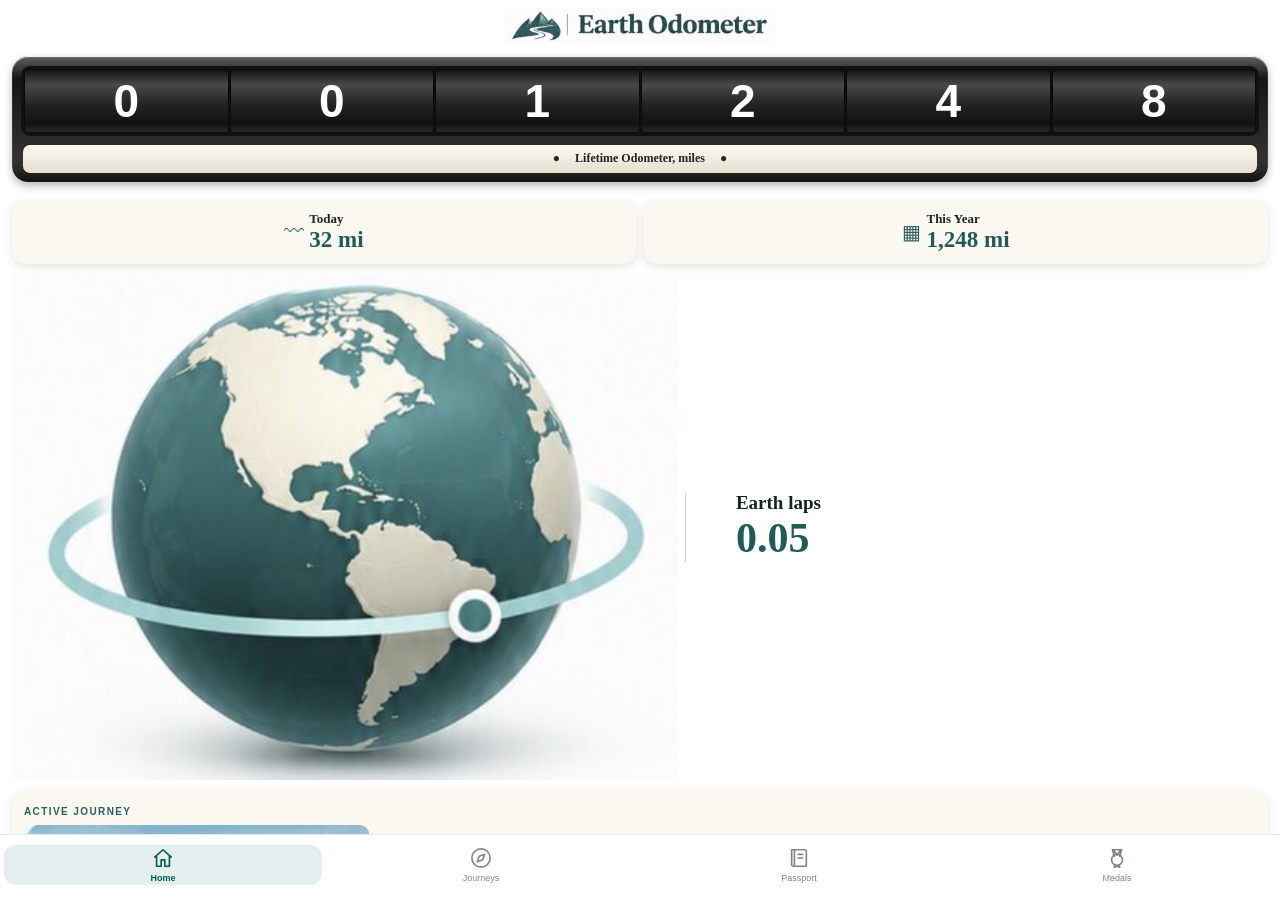
==== iphone-preview/index.html @ 4201e534 "Load iPhone preview state synchronization for sharing cards" ====
<!doctype html><html lang="en"><head><meta charset="utf-8"><meta name="viewport" content="width=device-width,initial-scale=1"><meta name="theme-color" content="#00757d"><title>Earth Odometer — Design Preview</title><meta name="description" content="Explore the Earth Odometer iPhone design with sample miles, virtual journeys and your year in travel."><link rel="icon" href="assets/atlas/mark.jpg"><link rel="stylesheet" href="style.css"><link rel="stylesheet" href="passport/field-notes.css"><link rel="stylesheet" href="embed.css?v=3"></head><body>
<aside class="intro"><div class="eyebrow">EARTH ODOMETER / DESIGN PREVIEW</div><h1>A life<br>in motion.<br><em>All adds up.</em></h1><p>Every walk. Every road trip. Every flight.<br>A world of journeys, one mile at a time.</p><div class="intro-bottom"><span class="dot"></span> Interactive demo · Sample travel data<p>The native iPhone design is saved in GitHub.<br>Explore the same screens here on your Chromebook.</p></div></aside>
<div class="phone"><header><img src="assets/atlas/mark.jpg" alt="Earth Odometer globe and wide counter icon"><div><b>Earth Odometer</b><small>Your miles. A world of journeys.</small></div></header><main id="main" tabindex="-1"></main><nav aria-label="Main navigation"></nav></div><dialog id="detail" aria-labelledby="dialog-title"><div class="dialog-head"><h2 id="dialog-title"></h2><button id="close">Done</button></div><div id="dialog-body"></div></dialog><div id="toast" role="status"></div><script src="app.js?v=6"></script><script src="passport/imprint.js"></script><script src="passport/field-notes.js"></script><script src="atlas.js?v=7"></script></body></html>
---- iphone-preview/style.css ----
:root{--teal:#00818a;--ink:#0c132b;--paper:#fff;--mist:#eaf5f5;--muted:#78818d}*{box-sizing:border-box}body{margin:0;background:#e2eeee;color:var(--ink);font-family:Arial,Helvetica,sans-serif;display:flex;justify-content:center;gap:90px;align-items:center;min-height:100vh;padding:32px}button{font:inherit;cursor:pointer;color:inherit;border:0;background:transparent}button:focus-visible{outline:3px solid #e8a94b;outline-offset:3px}button:hover{filter:brightness(.97)}.intro{width:420px}.eyebrow{font-size:10px;font-weight:800;letter-spacing:2px;color:var(--teal)}h1{font-size:70px;letter-spacing:-4px;line-height:1.04;margin:26px 0;font-weight:800}h1 em{font-style:normal;color:var(--teal)}.intro>p{font-size:15px;line-height:1.8;color:#52656c}.intro-bottom{margin-top:70px;font-size:11px;font-weight:700}.intro-bottom p{line-height:1.7;font-weight:400;color:#647274}.dot{display:inline-block;width:7px;height:7px;background:var(--teal);border-radius:50%;margin-right:6px}.phone{width:400px;height:min(850px,calc(100dvh - 64px));min-height:660px;background:#fff;border:7px solid #152a2b;border-radius:43px;box-shadow:0 24px 65px #224a442b;overflow:hidden;display:flex;flex-direction:column;position:relative}header{display:flex;gap:9px;align-items:center;padding:20px 16px 10px;flex-shrink:0}header img{width:34px;height:34px;border-radius:9px}header b{font-size:17px;letter-spacing:-.5px}header small{display:block;font-size:10px;color:var(--muted);margin-top:3px}main{overflow:auto;padding:0 16px 16px;scrollbar-width:none;flex:1}main::-webkit-scrollbar{display:none}.title{display:flex;align-items:center;justify-content:space-between;margin:4px 0 12px}.title h2{font-size:27px;letter-spacing:-1px;margin:0;font-weight:800}.badge{font-size:7px;font-weight:800;letter-spacing:1px;color:var(--teal);background:var(--mist);padding:5px 7px;border-radius:20px}.lead{font-size:12px;color:var(--muted);margin:-6px 0 13px}.note{font-size:9px;color:var(--muted);line-height:1.5;margin:10px 0 2px}.journey{display:block;width:100%;padding:0;overflow:hidden;text-align:left;border-radius:16px;background:white;box-shadow:0 3px 7px #101c2610;border:1px solid #00818a10;margin-bottom:12px}.route-map{height:205px;position:relative;overflow:hidden}.route-map>img{width:100%;height:100%;object-fit:fill}.route-line{position:absolute;inset:0;width:100%;height:100%;pointer-events:none}.map-title{position:absolute;top:12px;left:12px}.tag{display:inline-block;font-size:8px;letter-spacing:1px;font-weight:700;color:#fff;background:var(--teal);border-radius:18px;padding:5px 9px}.map-title h3{font-size:29px;letter-spacing:-1px;margin:5px 0;font-weight:800}.map-pin{position:absolute;display:flex;flex-direction:column;align-items:center;transform:translate(-50%,-4px);white-space:nowrap}.map-pin i{width:9px;height:9px;background:var(--ink);border:2px solid white;border-radius:50%}.map-pin b{font-size:8px;background:#ffffffb5;border-radius:8px;padding:1px 3px}.chicago{left:71.5%;top:36%}.oklahoma{left:55%;top:56%}.oklahoma i{background:var(--teal)}.la{left:13%;top:66%}.journey-info{padding:10px 12px 12px}.progress-title{display:flex;justify-content:space-between;align-items:baseline;gap:5px;font-size:13px}.progress-title strong{font-size:25px;letter-spacing:-1px}.progress-title b{font-size:9px;font-weight:600}.progress-row{display:flex;gap:9px;align-items:center;margin-top:7px}.progress-row span{font-size:10px;color:var(--muted)}progress{appearance:none;width:100%;height:7px;display:block;border:0;border-radius:8px;overflow:hidden;background:#e7e9eb}progress::-webkit-progress-bar{background:#e7e9eb}progress::-webkit-progress-value{background:linear-gradient(90deg,#0ba5ad,var(--teal))}progress::-moz-progress-bar{background:var(--teal)}.mileage-card{display:flex;align-items:center;gap:14px;background:linear-gradient(110deg,#e8f3f3,#edf7f7);padding:14px;border-radius:16px;margin:12px 0}.mileage-main{flex:1;min-width:0}.small-label{font-size:10px;color:#66747b;font-weight:700;margin-bottom:8px}.rollers{display:flex;gap:3px;align-items:center}.roller{flex:1;min-width:0;text-align:center;height:43px;line-height:43px;border-radius:5px;background:linear-gradient(#151718,#343737 45%,#222525 53%,#151718);font:700 28px/43px 'Courier New',monospace;color:#fff;position:relative;box-shadow:0 1px 2px #0002,inset 0 0 0 1px #ffffff20}.roller:after{content:'';height:1px;background:#0003;position:absolute;top:50%;left:0;right:0}.roller.light{background:linear-gradient(#fff,#f0f2ef,#fff);color:var(--ink)}.decimal{font-weight:900;align-self:flex-end;margin-bottom:4px}.earth{display:flex;align-items:center;gap:6px;margin-top:8px}.earth-emoji{font-family:'Apple Color Emoji','Segoe UI Emoji','Noto Color Emoji',sans-serif;font-size:27px;line-height:1}.earth strong{font-size:23px;letter-spacing:-.7px}.earth b{font-size:13px;font-weight:600}.lap-ring{width:66px;height:66px;flex-shrink:0;border-radius:50%;background:conic-gradient(#00818a var(--progress),#b8dadc 0);padding:9px}.lap-ring span{display:grid;place-items:center;width:100%;height:100%;border-radius:50%;background:#edf7f7;font-size:20px;font-weight:800}.primary{background:linear-gradient(110deg,#04949b,#007b84);color:white;border-radius:12px;padding:12px;font-size:17px;font-weight:700;box-shadow:0 2px 4px #00818a10}.full{display:block;width:100%;margin:12px 0}.textbutton{color:var(--teal);font-weight:700;font-size:14px;padding:7px 4px}.mini-stats{display:flex;gap:12px;align-items:center;margin:13px 0 5px}.mini-stats>div{flex:1}.mini-stats small{display:block;font-size:10px;color:var(--muted);margin-bottom:3px}.mini-stats strong{font-size:15px}.mini-stats button{font-size:12px;color:var(--teal)}.home-actions{display:flex;align-items:center;justify-content:space-between}.home-actions button:last-child{font-size:12px}.moon-row{display:flex;justify-content:space-between;width:100%;font-size:11px;color:var(--muted);padding:10px 3px 6px}.segments{display:flex;background:#e8f0f1;border-radius:9px;padding:2px;margin-bottom:12px}.segments button{flex:1;border-radius:8px;font-size:11px;padding:6px;transition:background .15s}.segments button[aria-pressed=true]{background:linear-gradient(110deg,#0c9aa2,#007b83);color:white;font-weight:700}.future-card{display:block;width:100%;height:103px;background-position:center;background-size:cover;border-radius:13px;overflow:hidden;padding:12px;text-align:left;margin:12px 0}.future-card>strong{display:block;font-size:19px;letter-spacing:-.5px}.future-card>span{display:block;font-size:10px;max-width:170px;margin:5px 0 7px}.future-card>b{display:inline-block;font-size:10px;font-weight:600;background:var(--teal);border:1px solid white;color:white;border-radius:20px;padding:6px 10px}.explorer{display:flex;gap:10px;align-items:center;padding:13px;background:var(--mist);border-radius:14px;margin:12px 0}.avatar{display:grid;place-items:center;width:44px;height:44px;border-radius:50%;background:linear-gradient(135deg,#19a9ae,#00737e);color:white;font-size:19px;font-weight:600}.explorer b{display:block;font-size:18px}.explorer small{display:block;font-size:10px;line-height:1.4;color:var(--muted)}.postmark{margin-left:auto;color:#8abfc5;font-size:42px;font-weight:200;letter-spacing:-8px}.section-label{font-size:10px;font-weight:700;letter-spacing:1px;margin:16px 0 6px}.stamp-caption{font-size:10px;line-height:1.5;color:var(--muted);margin:0 0 10px}.stamps{display:flex;gap:10px}.stamp{min-width:0;flex:1;padding:4px;background:#fff;border:1px dashed #83b8bd;position:relative}.stamp img{display:block;width:100%;height:89px;object-fit:cover}.stamp b{display:block;padding:6px 0;font-size:9px;font-weight:700;background:var(--teal);color:white}.stamp:before{content:'';position:absolute;inset:0;pointer-events:none;background:radial-gradient(circle at 0 3px,#fff 2px,transparent 2.5px) left/5px 7px repeat-y,radial-gradient(circle at 5px 3px,#fff 2px,transparent 2.5px) right/5px 7px repeat-y}.up-next{display:flex;align-items:center;justify-content:space-between;margin:14px 0}.ghost-stamp{display:flex;flex-direction:column;align-items:center;justify-content:center;width:115px;height:73px;border:1px dashed #bcc7cb;color:#b9c7c9;border-radius:5px}.ghost-stamp>span{font-size:28px}.ghost-stamp b{font-size:8px;margin-top:5px}.up-next>div:last-child{color:#74b2bb;text-align:center;padding-right:8px}.up-next small{display:block;font-size:11px}.postal-plane{display:block;font-size:36px}.achievement{display:flex;align-items:center;gap:10px;background:#f2f8f8;border-radius:12px;padding:10px;width:100%;margin-bottom:9px;text-align:left}.medal{font-size:27px;color:var(--teal);background:#f4e5b7;border:2px solid #d7b363;border-radius:11px;padding:3px}.achievement b{display:block;font-size:14px}.achievement small{display:block;font-size:10px;margin-top:4px;color:var(--muted)}.chevron{margin-left:auto;font-size:12px;color:var(--muted)}.moon-achievement{font-size:23px;color:var(--teal);padding:12px}.moon-achievement b{font-size:12px}.history-total{margin:12px 0 3px;font-size:13px}.history-total small{display:block;font-size:12px;font-weight:600}.history-total strong{font-size:29px;letter-spacing:-1px}.bars{display:flex;height:126px;align-items:flex-end;gap:8px;margin-bottom:10px}.bar{flex:1;text-align:center;font-size:9px;color:var(--muted)}.bar i{display:block;background:linear-gradient(#71bfc3,#00818a);border-radius:4px;margin:5px 0}.activity-layout{display:grid;grid-template-columns:1fr 104px;gap:10px}.activity-row{display:flex;align-items:center;gap:8px;height:47px}.activity-icon{width:29px;height:29px;border-radius:50%;display:grid;place-items:center;color:var(--teal);background:var(--mist)}.activity-row small{display:block;color:var(--muted);font-size:9px}.activity-row strong{display:block;font-size:14px;margin-top:3px}.mini-map{height:143px;overflow:hidden;border-radius:9px}.mini-map img{width:100%;height:100%;object-fit:cover}.settings{margin:8px 0}.settings button{width:100%;display:flex;gap:11px;align-items:center;padding:13px 0;border-bottom:1px solid #e5e9ec;text-align:left}.settings button>span:first-child{width:20px;text-align:center}.settings b{font-size:12px;font-weight:500}.settings small{font-size:10px;color:var(--muted);margin-left:auto}.settings button>span:last-child{font-size:12px;color:var(--muted)}.demo-add{font-size:14px}nav{display:flex;background:#fff;border-top:1px solid #e3e8ea;padding:10px 4px 15px;flex-shrink:0}nav button{flex:1;font-size:9px;color:#80858d;padding:2px 0}nav svg{display:block;margin:0 auto 4px;width:22px;height:22px;fill:none;stroke:currentColor;stroke-width:1.8}nav button[aria-current=page]{color:var(--teal);font-weight:700}.recap{background:var(--teal);color:white;padding:25px;border-radius:20px}.recap h3{font-size:52px;letter-spacing:-2px;line-height:1;margin:25px 0}.recap .number{font-size:58px;letter-spacing:-2px;font-weight:800}.recap p{font-size:14px;font-weight:700}.recap .eyebrow{color:white}.recap hr{border:0;border-top:1px solid #fff4;margin:24px 0}.recap small{line-height:1.7;display:block}.moon-symbol{text-align:center;font-size:80px;color:var(--teal);padding:20px}.big{font-size:31px;letter-spacing:-1px}dialog{border:0;border-radius:25px;background:white;color:var(--ink);width:400px;max-width:calc(100vw - 24px);max-height:90dvh;padding:20px;box-shadow:0 30px 90px #0005}dialog::backdrop{background:#0d252a88;backdrop-filter:blur(5px)}.dialog-head{display:flex;justify-content:space-between;align-items:center;margin-bottom:20px}.dialog-head h2{font-size:17px;margin:0}.dialog-head button{font-size:14px;font-weight:700;color:var(--teal)}#dialog-body>p{font-size:13px;line-height:1.6}.detail-art{width:100%;border-radius:14px}.detail-stamp{display:block;width:70%;margin:auto;border-radius:6px}#toast{position:fixed;bottom:30px;left:50%;transform:translateX(-50%);background:#102b2d;color:white;padding:13px 21px;border-radius:40px;font-size:12px;display:none;z-index:10}@media(max-width:1000px){body{gap:40px}.intro{width:310px}h1{font-size:60px}}@media(max-width:760px){body{padding:0;display:block;background:#fff}.intro{display:none}.phone{width:100%;height:100dvh;min-height:0;border:0;border-radius:0;box-shadow:none;max-width:430px;margin:auto}header{padding-top:16px}.route-map{height:205px}}@media(max-width:360px){.lap-ring{width:55px;height:55px;padding:7px}.lap-ring span{font-size:16px}.earth b{font-size:11px}.earth strong{font-size:21px}.roller{font-size:25px}.progress-title b{font-size:8px}}@media(prefers-reduced-motion:no-preference){.roller{animation:roll .25s ease-out}@keyframes roll{from{transform:translateY(-2px);opacity:.7}to{transform:none;opacity:1}}}

.medals-entry { display:flex; align-items:center; gap:10px; width:100%; padding:12px; background:var(--mist); border-radius:12px; text-align:left }
.medals-entry b { font-size:16px }
.medals-entry small { margin-left:auto; color:#526871 }
.medals-collection h3 { font-size:24px; margin:0 0 5px }
.medals-collection p,.medals-collection small { color:#526871; font-size:12px }
.medals-collection p { margin:0 0 16px }
.medals-collection h4 { margin:20px 0 8px }
.medals-collection ul { list-style:none; margin:0; padding:0; display:grid; gap:8px }
.earned-medals { grid-template-columns:repeat(3,minmax(0,1fr)) }
.medals-collection li { padding:12px 6px; background:var(--mist); border-radius:12px }
.earned-medals li { display:flex; flex-direction:column; align-items:center; gap:5px; text-align:center }
.medals-collection strong { display:block; font-size:13px }
.medals-collection small { display:block; font-size:11px }
.medal-badge { display:grid; justify-items:center; flex-shrink:0 }
.medal-badge i { width:18px; height:13px; background:var(--teal); clip-path:polygon(0 0,38% 0,50% 55%,62% 0,100% 0,70% 100%,30% 100%) }
.medal-badge b { display:grid; place-items:center; width:33px; height:33px; margin-top:-2px; border:1.5px solid #88a99c; border-radius:50%; background:#fff2ce; color:var(--teal); font-size:12px }
.upcoming-medals li { display:flex; gap:13px; align-items:center; padding:12px; background:#f3f7f7 }
.upcoming-medals .medal-badge { filter:grayscale(1); opacity:.7 }
.upcoming-medals li div { flex:1 }
.upcoming-medals small { margin:4px 0 6px }
.phone>header{display:none}.phone{background:#fefdfb}.atlas{padding:12px 12px 18px;color:#172422}.atlas img{display:block;max-width:100%}.atlas h1{font:700 39px/1.05 Georgia,serif;letter-spacing:-1.4px;margin:12px 0}.atlas h3{font-size:18px;margin:16px 0 9px}.atlas-mark{width:50%;margin:0 auto 12px}.home-brand{width:96%;margin:5px auto 20px}.counter{position:relative;margin:0 3px 26px;padding:10px 12px 24px;border-radius:22px;background:linear-gradient(#62615e,#151515 18%,#343330 85%,#111);box-shadow:0 4px 8px #0004,inset 0 1px 1px white}.counter>div{display:flex;background:#111;padding:3px;border-radius:9px}.counter b{flex:1;text-align:center;color:white;font:bold clamp(32px,11vw,54px)/1.26 Arial;background:linear-gradient(#141414,#494949 24%,#242424 55%,#111 86%,#272727);border:1px solid #090909;border-radius:4px}.counter strong{position:absolute;bottom:-3px;left:12%;width:76%;padding:5px;text-align:center;background:linear-gradient(#fffaf0,#e4dfcf);border-radius:8px;color:#222;font:bold 15px Georgia;box-shadow:0 2px 3px #0003}.pair,.orb,.row,.strip,.stamp-record,.reward,.extra{display:flex;align-items:center}.pair{gap:12px}.pair article,.atlas-card{border-radius:13px;background:#faf8f1;box-shadow:0 3px 8px #28251420}.pair article{display:flex;align-items:center;gap:10px;flex:1;padding:13px 8px;justify-content:center;font:bold 16px Georgia}.pair i{font:27px Georgia;color:#28605c}.pair b,.orb b{display:block;color:#205b58;font-size:24px}.orb{margin:10px 0}.orb img{width:57%}.orb div{border-left:1px solid #dad5c9;padding-left:6%;font:bold 20px Georgia}.orb b{font-size:44px}.atlas-card{display:block;width:100%;text-align:left;padding:12px;color:#222;margin-bottom:13px}.caps{font:750 10px Arial!important;letter-spacing:1.4px;color:#27635d}.row{gap:12px;margin-top:8px}.row>span,.strip>span,.stamp-record>span{flex:1}.row img{width:28%;border-radius:9px}.atlas-card strong,.reward strong{font:bold 22px Georgia;display:block}.atlas-card small{display:block;font-size:13px;margin:4px 0}.row b{display:block;color:#265f5b;margin:7px 0}.atlas progress{height:9px}.reward{display:flex;gap:15px;background:#f7f3e7;font:bold 16px Georgia}.reward>span{font-size:33px;color:#28635f}.reward strong{color:#235e58;margin-bottom:8px}.pill,.outline,.quiet{padding:8px 11px;border-radius:9px;font:bold 13px Arial}.pill{background:#086865;color:white}.outline{border:1px solid #205b58;color:#205b58}.wide{width:100%;margin:6px 0;padding:12px}.extra{justify-content:space-around;font-size:11px;color:#28635f}.subtitle{color:#626862;margin:-6px 0 14px}.scenic{padding:0;overflow:hidden}.scenic img,.world-art img,.cabinet img{width:100%}.measure{padding:10px;font-size:13px}.measure em{float:right;color:#205b58}.measure progress{margin-top:7px}.strip,.stamp-record{display:flex;gap:14px;align-items:center}.strip img{width:41%;border-radius:9px}.passport-head{position:relative}.passport-head .atlas-mark{margin:0;width:44%}.compass{position:absolute;right:0;top:0;width:29%}.passport-head h1{margin:20px 0}.switch{display:flex;border-radius:24px;background:#f3f0e8;padding:3px}.switch button{width:50%;border-radius:20px;padding:10px;font-weight:bold}.switch button[aria-pressed=true]{background:#076867;color:white}.world-art{position:relative;margin:0 -12px 12px}.map-pin-hit,.medal-hit{position:absolute}.boston-hit{left:22%;top:26%;width:20%;height:12%}.route-hit{left:5%;top:37%;width:18%;height:12%}.stamp-record img{width:28%}.chip{background:#e4efea;border-radius:12px;padding:5px;color:#235e59}.atlas iframe{width:100%;height:350px;border:0}.laurels{width:84%;margin:4px auto 10px}.cabinet{position:relative;margin:0 -10px}.medal-hit{top:12%;height:44%;width:33%}.cabinet-base{background:url(assets/atlas/cabinet-base.jpg) center/100% 100%;aspect-ratio:733/176;display:grid;place-items:start center}.medal-meter{margin-top:2%;padding:6px 12px;width:60%;border-radius:12px;color:#221f19;background:#f3ecdc;font-weight:bold}.medal-meter progress{margin-top:5px}.quiet{color:#486866}.phone nav{justify-content:space-around}.phone nav button{flex:1}.phone nav button[aria-current=page]{background:#e3eeee;border-radius:12px;color:#095957}@media(max-width:600px){body{padding:0}.intro{display:none}.phone{width:100%;height:100dvh;min-height:0;border:0;border-radius:0}.atlas{padding-top:10px}}
.journey-poster{position:relative;overflow:hidden}.journey-poster img,.atlas-map{width:100%;display:block}.poster-label{position:absolute;inset:auto 0 0;padding:24px 12px 10px;background:linear-gradient(transparent,#113e3bec);color:white}.poster-label strong,.poster-label small{display:block}.poster-label strong{font:bold 28px Georgia}.poster-label .caps{color:#fff9e2}.postage{display:inline-block;width:120px;transform:rotate(-2deg);padding:6px;border:2px dashed #bea878;background:#fffaeb;box-shadow:1px 3px 5px #45351924;text-align:center}.postage img{width:100%;height:78px;object-fit:cover}.postage b{font:600 13px Georgia;color:#194f4d}.destination-detail{padding:0}.destination-detail .journey-poster{border-radius:12px 12px 0 0}.atlas-card.strip img{max-height:92px;object-fit:cover}

.scenic .map-title,.destination-detail .map-title{display:none}.scenic .route-map,.destination-detail .route-map{height:148px}
.collection,.horizons,.case-grid{border:5px solid #e2d5b9;border-radius:22px;background:radial-gradient(ellipse at center,#115654,#073333 75%);box-shadow:inset 0 2px 9px #071e1fd9,0 4px 9px #483c2529}.rail-heading{display:flex;align-items:center;justify-content:center;gap:16px;padding:9px 6px}.rail-heading button{color:#fff1d1;border:1px solid #bfb895;border-radius:50%;width:32px;height:32px;font-size:21px}.rail-heading h2,.horizons h2{margin:0;background:linear-gradient(#fff4d1,#d3bd97);border:1px solid #b59c73;border-radius:9px;padding:5px 15px;color:#294d48;font:700 12px Georgia;letter-spacing:2px;text-transform:uppercase}.medal-rail{display:flex;overflow-x:auto;scroll-snap-type:x mandatory;scrollbar-width:thin;scrollbar-color:#b9b48b #143c38;padding:0 7px 8px;gap:6px}.case-tile{padding:0;display:flex;flex-direction:column;align-items:center;justify-content:flex-end;gap:5px;min-width:0}.medal-rail .case-tile{flex:0 0 calc((100% - 16px)/3);scroll-snap-align:start}.specimen{width:100%;height:106px;display:block}.engraved{filter:drop-shadow(1px 3px 2px #0005)}.nameplate{display:grid;align-content:center;min-height:41px;width:100%;background:linear-gradient(135deg,#fff7df,#deccab);border:1px solid #aa9672;border-radius:7px;color:#26231c;font:12px Georgia}.nameplate small{font-size:10px;margin-top:2px}.case-open{display:block;margin:3px auto 9px;border-radius:16px;border:1px solid #ccb98d;color:#fff1ce;padding:6px 16px;font-size:12px;font-weight:bold}.horizons{margin:12px 0;background:linear-gradient(110deg,#f6f1e3,#e2d7c3);padding:10px}.horizons h2{width:max-content;margin:auto}.horizon-medal{display:flex;align-items:center;gap:16px;width:100%;padding:9px 5px;text-align:left}.horizon-medal+.horizon-medal{border-top:1px solid #b8aa90}.horizon-medal .specimen{width:70px;height:83px}.horizon-medal>span{flex:1}.horizon-medal strong{font:bold 20px Georgia;display:block;margin:2px 0}.horizon-medal small{font:700 9px Arial;letter-spacing:1.7px;color:#41655b}.horizon-medal span span{font-size:11px}.horizon-medal progress{margin-top:6px}.case-grid{display:grid;grid-template-columns:repeat(2,minmax(0,1fr));gap:15px 12px;padding:12px;max-height:min(56dvh,365px);overflow-y:auto;overscroll-behavior:contain}.case-grid .specimen{height:135px}.case-intro{font-size:13px;color:#47635b}
.atlas iframe.field-book{height:470px;margin-top:9px}.summary-imprint{width:32%;flex-shrink:0}.journey-imprint{max-width:190px;margin:10px auto}.stamp-record .summary-imprint svg{width:100%}

.journey-sequence{font-size:13px;line-height:1.55;color:#365955;margin:12px 4px}

.atlas iframe.field-book{height:615px}

.upcoming-story{padding:14px 12px;background:#fbf8ef;border-radius:0 0 12px 12px}.upcoming-story h3{font:600 22px Georgia,serif;margin:6px 0}.upcoming-story p{font-size:14px;line-height:1.45;margin:0;color:#374c46}
---- iphone-preview/passport/field-notes.css ----
.field-note{margin:12px 0 7px;padding:6px 4px 6px 12px;border-left:2px solid #b69a63;color:#35483e;text-align:left}.field-note small{display:block;font:700 8px/1.4 Arial,sans-serif;letter-spacing:1.8px;color:#686140}.field-note strong{display:block;font:600 16px/1.2 Georgia,serif;margin:3px 0}.field-note p{font:13px/1.4 Georgia,serif;margin:3px 0}.field-note cite{font:italic 10px Georgia;color:#5a6559}.ink-mark{display:inline-block;flex-shrink:0;color:#9f382d;border:3px double currentColor;border-radius:3px;padding:3px 6px;transform:rotate(-6deg);font:800 10px/1.05 Arial,sans-serif;letter-spacing:.9px;text-transform:uppercase;white-space:nowrap}.field-heading{display:flex;align-items:flex-start;justify-content:space-between;gap:8px}.field-heading .ink-mark{margin:11px 2px 3px 0}.field-heading h3{margin:8px 0}.folio b{white-space:nowrap}
---- iphone-preview/embed.css ----
/* Embedded native iPhone design: retain approved styling while fitting the marketing phone. */
html,body{width:100%;height:100%;min-height:0;margin:0;padding:0;overflow:hidden}
body{display:block;background:#fff;min-height:0}
.intro{display:none!important}
.phone{width:100%;height:100dvh;min-height:0;max-width:none;border:0;border-radius:0;box-shadow:none;background:#fff}
.phone header{padding-top:12px}
.phone main{overscroll-behavior:contain}
dialog{max-width:95vw;max-height:85dvh}
@media(max-width:420px){.phone{height:100dvh}.phone main{padding:0 13px 14px}}

/* Approved app, adjusted to the actual embedded iPhone viewport. */
.phone header{padding:9px 14px 7px;min-height:56px}
.phone header img{width:30px;height:30px;object-fit:cover}
.phone header b{font-size:15px}
.phone header small{font-size:9px}
.atlas.home{padding-top:5px}
.atlas .home-brand{width:74%;max-width:270px;margin:3px auto 13px}
.atlas .counter{margin:0 0 18px;padding:10px 9px 9px;border-radius:16px;overflow:visible}
.atlas .counter>div{display:grid;grid-template-columns:repeat(6,minmax(0,1fr));gap:1px}
.atlas .counter b{min-width:0;font-size:clamp(28px,9vw,46px);line-height:1.35}
.atlas .counter strong{position:static;display:block;width:auto;margin:9px 2px 0;padding:6px 5px;font:700 12px/1.3 Georgia,serif;white-space:normal;border-radius:7px;box-shadow:none}
.atlas .pair{gap:8px}
.atlas .pair article{padding:11px 5px;gap:5px;font-size:13px}
.atlas .pair i{font-size:20px}
.atlas .pair b{font-size:clamp(17px,5vw,23px);white-space:nowrap}
.atlas .orb{gap:7px}
.atlas .orb img{width:53%;min-width:0}
.atlas .orb div{font-size:clamp(15px,4vw,19px);padding-left:4%}
.atlas .orb b{font-size:clamp(32px,10vw,42px)}
.atlas .row>span{min-width:0}
.atlas .row strong{font-size:clamp(17px,5vw,21px)}
.atlas .atlas-card{max-width:100%}
.atlas .medal-rail,.atlas .case-grid{touch-action:pan-x;overscroll-behavior-x:contain}
.atlas .case-tile .specimen{transform-origin:50% 8%;will-change:transform}
.atlas .case-tile .specimen.medal-sway-active{animation:approved-medal-pendulum 1.55s ease-out both}
@keyframes approved-medal-pendulum{
  0%{transform:rotate(0)}
  19%{transform:rotate(calc(var(--medal-direction,1) * 7deg))}
  42%{transform:rotate(calc(var(--medal-direction,1) * -3.8deg))}
  66%{transform:rotate(calc(var(--medal-direction,1) * 1.8deg))}
  84%{transform:rotate(calc(var(--medal-direction,1) * -.5deg))}
  100%{transform:rotate(0)}
}
@media(prefers-reduced-motion:reduce){.atlas .case-tile .specimen.medal-sway-active{animation:none}}
@media(max-width:420px){.atlas .home-brand{width:74%}.atlas .counter strong{font-size:11px}.atlas .counter b{font-size:clamp(26px,8.5vw,40px)}}
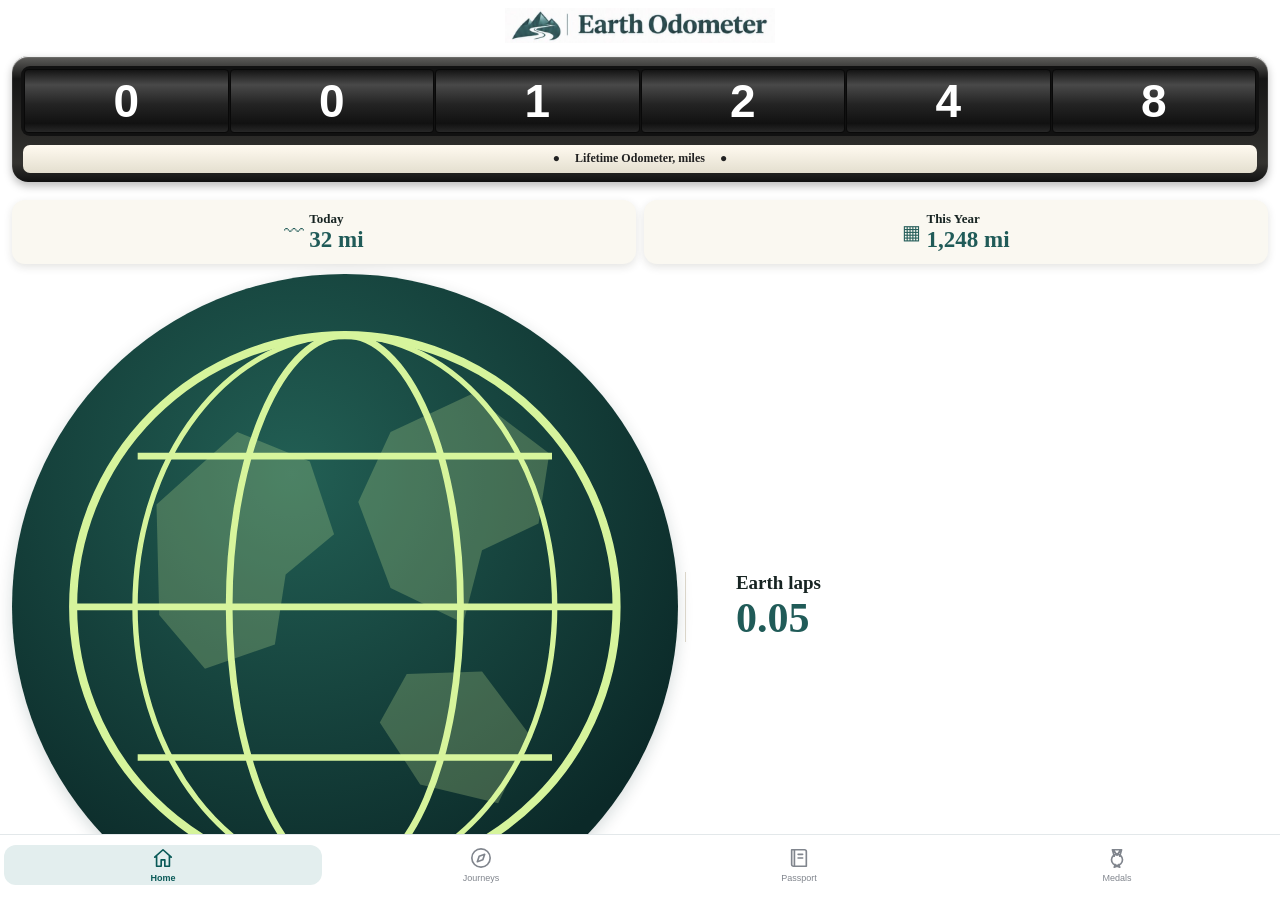
==== commit 733d3d55: "Refresh iPhone demo for option B globe preview" ====
--- a/iphone-preview/index.html
+++ b/iphone-preview/index.html
@@ -1,3 +1,3 @@
-<!doctype html><html lang="en"><head><meta charset="utf-8"><meta name="viewport" content="width=device-width,initial-scale=1"><meta name="theme-color" content="#00757d"><title>Earth Odometer — Design Preview</title><meta name="description" content="Explore the Earth Odometer iPhone design with sample miles, virtual journeys and your year in travel."><link rel="icon" href="assets/atlas/mark.jpg"><link rel="stylesheet" href="style.css"><link rel="stylesheet" href="passport/field-notes.css"><link rel="stylesheet" href="embed.css?v=3"></head><body>
+<!doctype html><html lang="en"><head><meta charset="utf-8"><meta name="viewport" content="width=device-width,initial-scale=1"><meta name="theme-color" content="#00757d"><title>Earth Odometer — Design Preview</title><meta name="description" content="Explore the Earth Odometer iPhone design with sample miles, virtual journeys and your year in travel."><link rel="icon" href="assets/atlas/mark.jpg"><link rel="stylesheet" href="style.css"><link rel="stylesheet" href="passport/field-notes.css"><link rel="stylesheet" href="embed.css?v=10"></head><body>
 <aside class="intro"><div class="eyebrow">EARTH ODOMETER / DESIGN PREVIEW</div><h1>A life<br>in motion.<br><em>All adds up.</em></h1><p>Every walk. Every road trip. Every flight.<br>A world of journeys, one mile at a time.</p><div class="intro-bottom"><span class="dot"></span> Interactive demo · Sample travel data<p>The native iPhone design is saved in GitHub.<br>Explore the same screens here on your Chromebook.</p></div></aside>
-<div class="phone"><header><img src="assets/atlas/mark.jpg" alt="Earth Odometer globe and wide counter icon"><div><b>Earth Odometer</b><small>Your miles. A world of journeys.</small></div></header><main id="main" tabindex="-1"></main><nav aria-label="Main navigation"></nav></div><dialog id="detail" aria-labelledby="dialog-title"><div class="dialog-head"><h2 id="dialog-title"></h2><button id="close">Done</button></div><div id="dialog-body"></div></dialog><div id="toast" role="status"></div><script src="app.js?v=6"></script><script src="passport/imprint.js"></script><script src="passport/field-notes.js"></script><script src="atlas.js?v=7"></script></body></html>
+<div class="phone"><header><img src="assets/atlas/mark.jpg" alt="Earth Odometer globe and wide counter icon"><div><b>Earth Odometer</b><small>Your miles. A world of journeys.</small></div></header><main id="main" tabindex="-1"></main><nav aria-label="Main navigation"></nav></div><dialog id="detail" aria-labelledby="dialog-title"><div class="dialog-head"><h2 id="dialog-title"></h2><button id="close">Done</button></div><div id="dialog-body"></div></dialog><div id="toast" role="status"></div><script src="app.js?v=8"></script><script src="passport/imprint.js"></script><script src="passport/field-notes.js"></script><script src="atlas.js?v=10"></script></body></html>
--- a/iphone-preview/embed.css
+++ b/iphone-preview/embed.css
@@ -30,7 +30,8 @@
 .atlas .row>span{min-width:0}
 .atlas .row strong{font-size:clamp(17px,5vw,21px)}
 .atlas .atlas-card{max-width:100%}
-.atlas .medal-rail,.atlas .case-grid{touch-action:pan-x;overscroll-behavior-x:contain}
+.atlas .medal-rail{touch-action:pan-x;overscroll-behavior-x:contain}
+.atlas .case-grid{touch-action:pan-y;overscroll-behavior-y:contain}
 .atlas .case-tile .specimen{transform-origin:50% 8%;will-change:transform}
 .atlas .case-tile .specimen.medal-sway-active{animation:approved-medal-pendulum 1.55s ease-out both}
 @keyframes approved-medal-pendulum{
@@ -43,3 +44,12 @@
 }
 @media(prefers-reduced-motion:reduce){.atlas .case-tile .specimen.medal-sway-active{animation:none}}
 @media(max-width:420px){.atlas .home-brand{width:74%}.atlas .counter strong{font-size:11px}.atlas .counter b{font-size:clamp(26px,8.5vw,40px)}}
+
+/* Option B trial in the iPhone preview: exact geometric globe used on share card. */
+.atlas .orb>.geometric-globe{
+ display:block;flex:0 0 53%;width:53%;height:auto;min-width:0;
+ aspect-ratio:1/1;padding:10px;border-radius:50%;
+ background:radial-gradient(circle at 42% 30%,#225f54,#0b2928 75%);
+ color:#d6f49c;box-shadow:0 5px 16px #0b29282a;
+}
+@media(max-width:420px){.atlas .orb>.geometric-globe{padding:8px}}
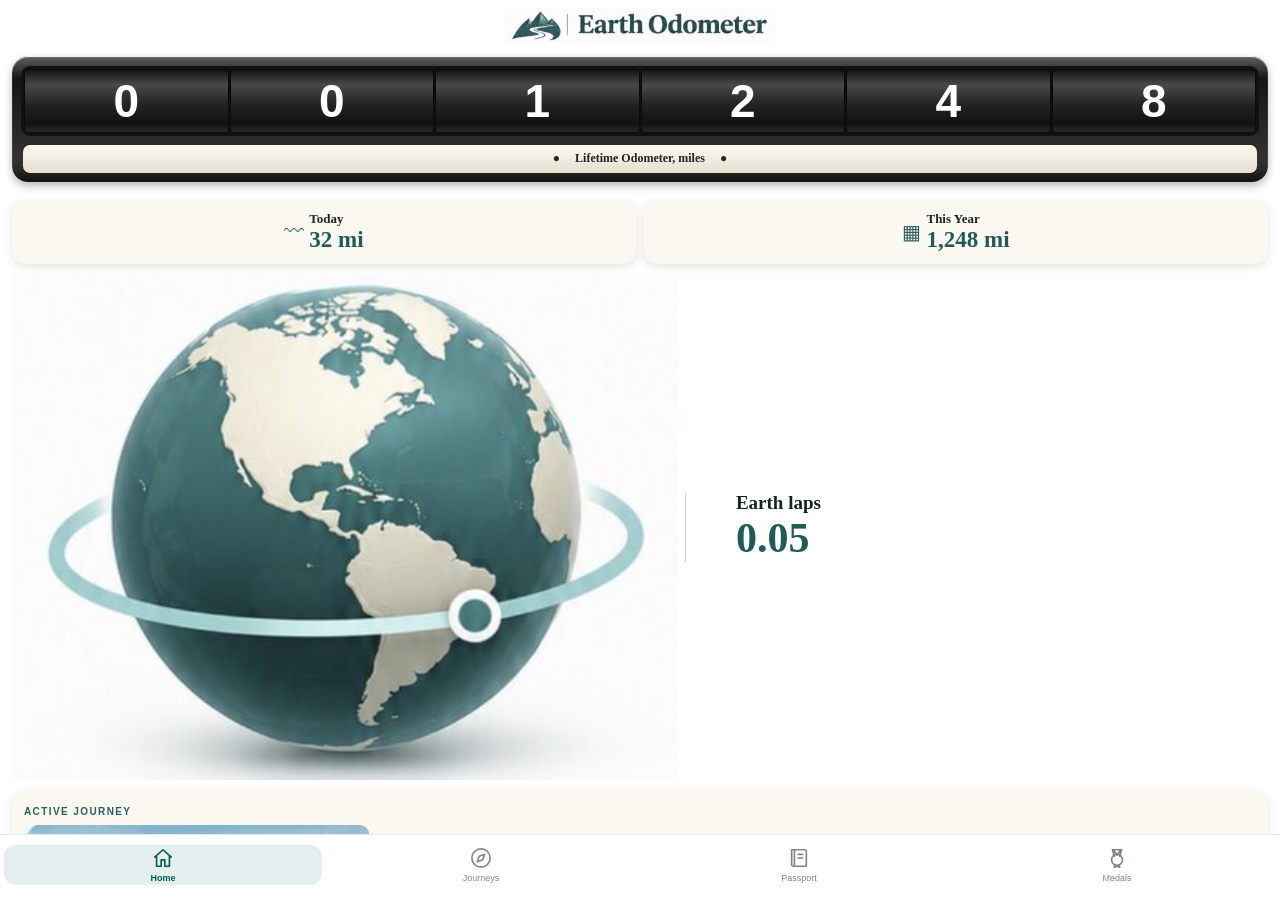
==== commit fd67cd7b: "Use geometric brand icon in iPhone preview header while retaining illustrated Earth-laps artwork" ====
--- a/iphone-preview/index.html
+++ b/iphone-preview/index.html
@@ -1,3 +1,3 @@
-<!doctype html><html lang="en"><head><meta charset="utf-8"><meta name="viewport" content="width=device-width,initial-scale=1"><meta name="theme-color" content="#00757d"><title>Earth Odometer — Design Preview</title><meta name="description" content="Explore the Earth Odometer iPhone design with sample miles, virtual journeys and your year in travel."><link rel="icon" href="assets/atlas/mark.jpg"><link rel="stylesheet" href="style.css"><link rel="stylesheet" href="passport/field-notes.css"><link rel="stylesheet" href="embed.css?v=10"></head><body>
+<!doctype html><html lang="en"><head><meta charset="utf-8"><meta name="viewport" content="width=device-width,initial-scale=1"><meta name="theme-color" content="#00757d"><title>Earth Odometer — Design Preview</title><meta name="description" content="Explore the Earth Odometer iPhone design with sample miles, virtual journeys and your year in travel."><link rel="icon" href="../favicon.svg" type="image/svg+xml"><link rel="stylesheet" href="style.css"><link rel="stylesheet" href="passport/field-notes.css"><link rel="stylesheet" href="embed.css?v=10"></head><body>
 <aside class="intro"><div class="eyebrow">EARTH ODOMETER / DESIGN PREVIEW</div><h1>A life<br>in motion.<br><em>All adds up.</em></h1><p>Every walk. Every road trip. Every flight.<br>A world of journeys, one mile at a time.</p><div class="intro-bottom"><span class="dot"></span> Interactive demo · Sample travel data<p>The native iPhone design is saved in GitHub.<br>Explore the same screens here on your Chromebook.</p></div></aside>
-<div class="phone"><header><img src="assets/atlas/mark.jpg" alt="Earth Odometer globe and wide counter icon"><div><b>Earth Odometer</b><small>Your miles. A world of journeys.</small></div></header><main id="main" tabindex="-1"></main><nav aria-label="Main navigation"></nav></div><dialog id="detail" aria-labelledby="dialog-title"><div class="dialog-head"><h2 id="dialog-title"></h2><button id="close">Done</button></div><div id="dialog-body"></div></dialog><div id="toast" role="status"></div><script src="app.js?v=8"></script><script src="passport/imprint.js"></script><script src="passport/field-notes.js"></script><script src="atlas.js?v=10"></script></body></html>
+<div class="phone"><header><img src="../favicon.svg" alt="Earth Odometer geometric globe brand icon"><div><b>Earth Odometer</b><small>Your miles. A world of journeys.</small></div></header><main id="main" tabindex="-1"></main><nav aria-label="Main navigation"></nav></div><dialog id="detail" aria-labelledby="dialog-title"><div class="dialog-head"><h2 id="dialog-title"></h2><button id="close">Done</button></div><div id="dialog-body"></div></dialog><div id="toast" role="status"></div><script src="app.js?v=8"></script><script src="passport/imprint.js"></script><script src="passport/field-notes.js"></script><script src="atlas.js?v=11"></script></body></html>
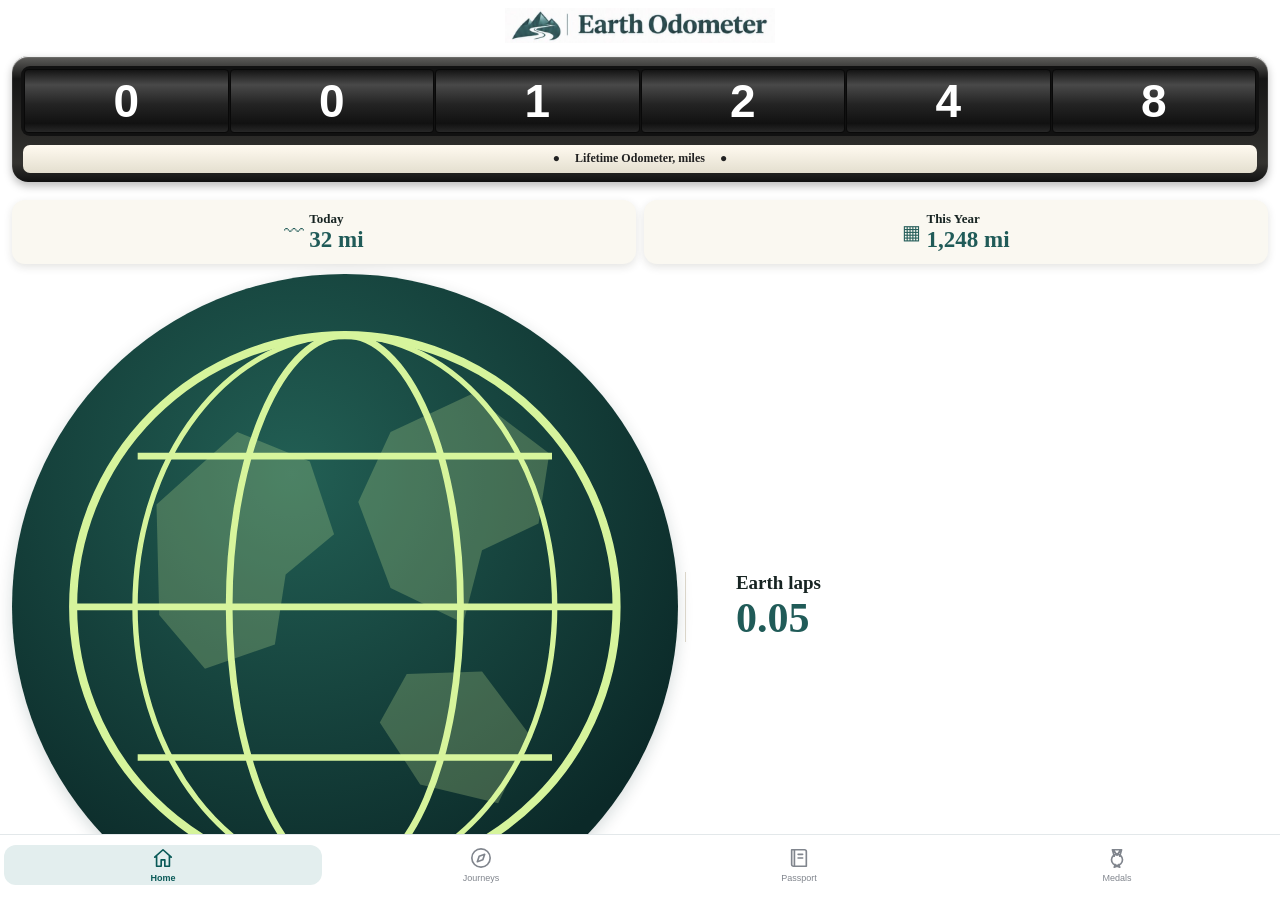
==== commit e56c77fa: "Refresh iPhone preview assets for geometric globe" ====
--- a/iphone-preview/index.html
+++ b/iphone-preview/index.html
@@ -1,3 +1,3 @@
-<!doctype html><html lang="en"><head><meta charset="utf-8"><meta name="viewport" content="width=device-width,initial-scale=1"><meta name="theme-color" content="#00757d"><title>Earth Odometer — Design Preview</title><meta name="description" content="Explore the Earth Odometer iPhone design with sample miles, virtual journeys and your year in travel."><link rel="icon" href="../favicon.svg" type="image/svg+xml"><link rel="stylesheet" href="style.css"><link rel="stylesheet" href="passport/field-notes.css"><link rel="stylesheet" href="embed.css?v=10"></head><body>
+<!doctype html><html lang="en"><head><meta charset="utf-8"><meta name="viewport" content="width=device-width,initial-scale=1"><meta name="theme-color" content="#00757d"><title>Earth Odometer — Design Preview</title><meta name="description" content="Explore the Earth Odometer iPhone design with sample miles, virtual journeys and your year in travel."><link rel="icon" href="../favicon.svg" type="image/svg+xml"><link rel="stylesheet" href="style.css"><link rel="stylesheet" href="passport/field-notes.css"><link rel="stylesheet" href="embed.css?v=12"></head><body>
 <aside class="intro"><div class="eyebrow">EARTH ODOMETER / DESIGN PREVIEW</div><h1>A life<br>in motion.<br><em>All adds up.</em></h1><p>Every walk. Every road trip. Every flight.<br>A world of journeys, one mile at a time.</p><div class="intro-bottom"><span class="dot"></span> Interactive demo · Sample travel data<p>The native iPhone design is saved in GitHub.<br>Explore the same screens here on your Chromebook.</p></div></aside>
-<div class="phone"><header><img src="../favicon.svg" alt="Earth Odometer geometric globe brand icon"><div><b>Earth Odometer</b><small>Your miles. A world of journeys.</small></div></header><main id="main" tabindex="-1"></main><nav aria-label="Main navigation"></nav></div><dialog id="detail" aria-labelledby="dialog-title"><div class="dialog-head"><h2 id="dialog-title"></h2><button id="close">Done</button></div><div id="dialog-body"></div></dialog><div id="toast" role="status"></div><script src="app.js?v=8"></script><script src="passport/imprint.js"></script><script src="passport/field-notes.js"></script><script src="atlas.js?v=11"></script></body></html>
+<div class="phone"><header><img src="../favicon.svg" alt="Earth Odometer geometric globe brand icon"><div><b>Earth Odometer</b><small>Your miles. A world of journeys.</small></div></header><main id="main" tabindex="-1"></main><nav aria-label="Main navigation"></nav></div><dialog id="detail" aria-labelledby="dialog-title"><div class="dialog-head"><h2 id="dialog-title"></h2><button id="close">Done</button></div><div id="dialog-body"></div></dialog><div id="toast" role="status"></div><script src="app.js?v=8"></script><script src="passport/imprint.js"></script><script src="passport/field-notes.js"></script><script src="atlas.js?v=12"></script></body></html>
--- a/iphone-preview/embed.css
+++ b/iphone-preview/embed.css
@@ -45,7 +45,7 @@
 @media(prefers-reduced-motion:reduce){.atlas .case-tile .specimen.medal-sway-active{animation:none}}
 @media(max-width:420px){.atlas .home-brand{width:74%}.atlas .counter strong{font-size:11px}.atlas .counter b{font-size:clamp(26px,8.5vw,40px)}}
 
-/* Option B trial in the iPhone preview: exact geometric globe used on share card. */
+/* Option B globe in the interactive iPhone preview. */
 .atlas .orb>.geometric-globe{
  display:block;flex:0 0 53%;width:53%;height:auto;min-width:0;
  aspect-ratio:1/1;padding:10px;border-radius:50%;
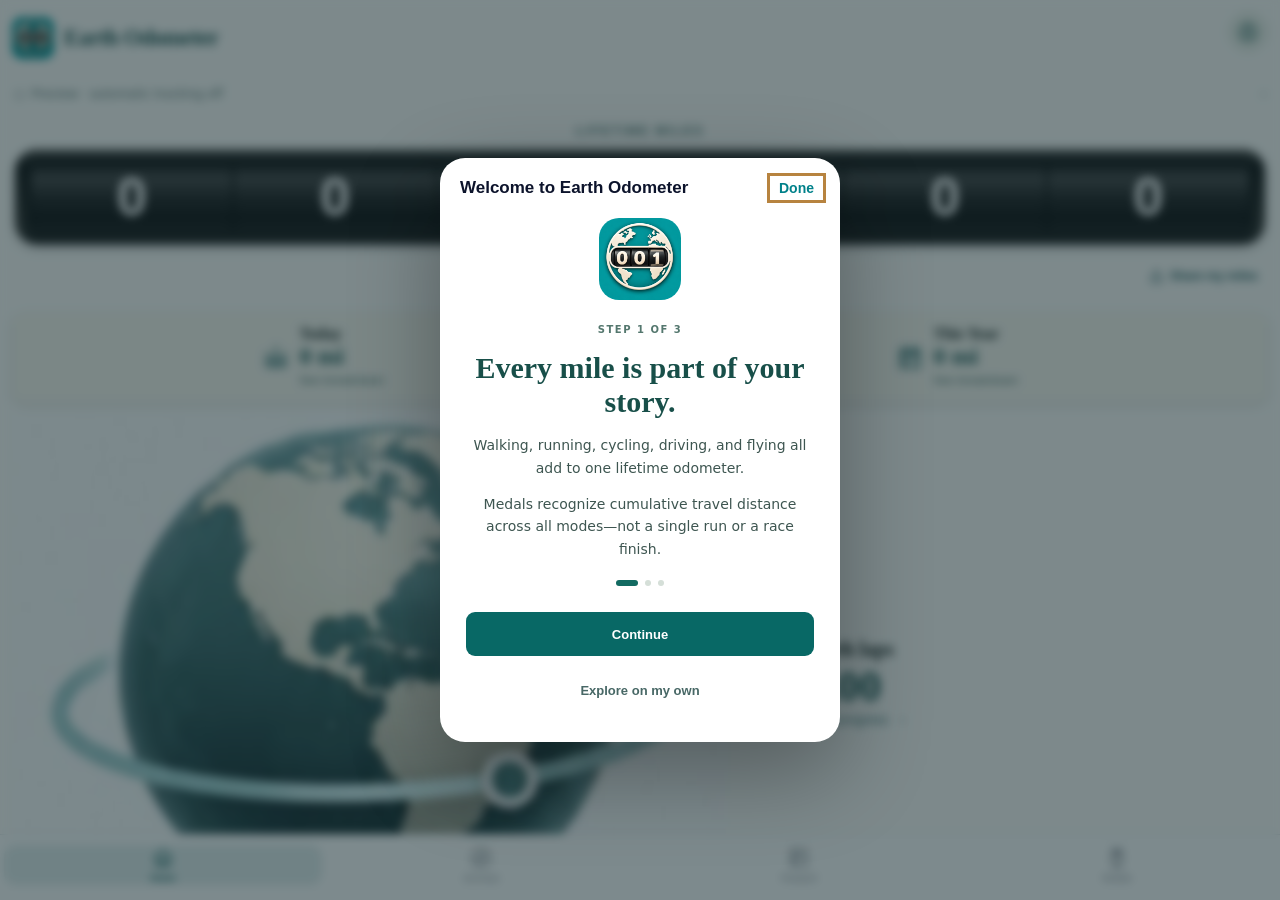
==== commit d18acc11: "Update embedded iPhone preview to the current Earth Odometer interface" ====
--- a/iphone-preview/index.html
+++ b/iphone-preview/index.html
@@ -1,3 +1,3 @@
-<!doctype html><html lang="en"><head><meta charset="utf-8"><meta name="viewport" content="width=device-width,initial-scale=1"><meta name="theme-color" content="#00757d"><title>Earth Odometer — Design Preview</title><meta name="description" content="Explore the Earth Odometer iPhone design with sample miles, virtual journeys and your year in travel."><link rel="icon" href="../favicon.svg" type="image/svg+xml"><link rel="stylesheet" href="style.css"><link rel="stylesheet" href="passport/field-notes.css"><link rel="stylesheet" href="embed.css?v=12"></head><body>
-<aside class="intro"><div class="eyebrow">EARTH ODOMETER / DESIGN PREVIEW</div><h1>A life<br>in motion.<br><em>All adds up.</em></h1><p>Every walk. Every road trip. Every flight.<br>A world of journeys, one mile at a time.</p><div class="intro-bottom"><span class="dot"></span> Interactive demo · Sample travel data<p>The native iPhone design is saved in GitHub.<br>Explore the same screens here on your Chromebook.</p></div></aside>
-<div class="phone"><header><img src="../favicon.svg" alt="Earth Odometer geometric globe brand icon"><div><b>Earth Odometer</b><small>Your miles. A world of journeys.</small></div></header><main id="main" tabindex="-1"></main><nav aria-label="Main navigation"></nav></div><dialog id="detail" aria-labelledby="dialog-title"><div class="dialog-head"><h2 id="dialog-title"></h2><button id="close">Done</button></div><div id="dialog-body"></div></dialog><div id="toast" role="status"></div><script src="app.js?v=8"></script><script src="passport/imprint.js"></script><script src="passport/field-notes.js"></script><script src="atlas.js?v=12"></script></body></html>
+<!doctype html><html lang="en"><head><meta charset="utf-8"><meta name="viewport" content="width=device-width,initial-scale=1"><meta name="theme-color" content="#00757d"><title>Earth Odometer — Design Preview</title><meta name="description" content="Explore the Earth Odometer iPhone design with sample miles, virtual journeys and your year in travel."><link rel="icon" href="assets/brand.png"><link rel="stylesheet" href="style.css"><link rel="stylesheet" href="passport/field-notes.css"><style>html,body{width:100%;height:100%;min-height:0;margin:0;padding:0;overflow:hidden}body{display:block}.intro{display:none}.phone{width:100%;height:100dvh;min-height:0;max-width:none;margin:0;border:0;border-radius:0;box-shadow:none}</style></head><body>
+<aside class="intro"><div class="eyebrow">EARTH ODOMETER / DESIGN PREVIEW</div><h1>A life<br>in motion.<br><em>It all adds up.</em></h1><p>Every walk. Every road trip. Every flight.<br>A world of journeys, one mile at a time.</p><div class="intro-bottom"><span class="dot"></span> Interactive demo · Sample travel data<p>Explore the atlas, collect stamps, and share your miles.</p></div></aside>
+<div class="phone"><header><img src="assets/brand.png" alt="Earth Odometer globe and wide counter icon"><div><b>Earth Odometer</b><small>Your miles. A world of journeys.</small></div></header><main id="main" tabindex="-1"></main><nav aria-label="Main navigation"></nav></div><dialog id="detail" aria-labelledby="dialog-title"><div class="dialog-head"><h2 id="dialog-title"></h2><button id="close">Done</button></div><div id="dialog-body"></div></dialog><div id="toast" role="status"></div><script src="journeys/freedom-map.js"></script><script src="journeys/appalachian-map.js"></script><script src="journeys/coastal-park-maps.js"></script><script src="journeys/catalog.js"></script><script src="passport/stops.js"></script><script src="app.js"></script><script src="passport/imprint.js"></script><script src="passport/field-notes.js"></script><script src="share-cards.js"></script><script src="passport/completed-map.js"></script><script src="release.js"></script><script src="journeys/guides.js"></script><script src="medal-celebration.js"></script><script src="journeys/scenes.js"></script><script src="atlas.js"></script></body></html>
--- a/iphone-preview/style.css
+++ b/iphone-preview/style.css
@@ -20,7 +20,7 @@
 .upcoming-medals .medal-badge { filter:grayscale(1); opacity:.7 }
 .upcoming-medals li div { flex:1 }
 .upcoming-medals small { margin:4px 0 6px }
-.phone>header{display:none}.phone{background:#fefdfb}.atlas{padding:12px 12px 18px;color:#172422}.atlas img{display:block;max-width:100%}.atlas h1{font:700 39px/1.05 Georgia,serif;letter-spacing:-1.4px;margin:12px 0}.atlas h3{font-size:18px;margin:16px 0 9px}.atlas-mark{width:50%;margin:0 auto 12px}.home-brand{width:96%;margin:5px auto 20px}.counter{position:relative;margin:0 3px 26px;padding:10px 12px 24px;border-radius:22px;background:linear-gradient(#62615e,#151515 18%,#343330 85%,#111);box-shadow:0 4px 8px #0004,inset 0 1px 1px white}.counter>div{display:flex;background:#111;padding:3px;border-radius:9px}.counter b{flex:1;text-align:center;color:white;font:bold clamp(32px,11vw,54px)/1.26 Arial;background:linear-gradient(#141414,#494949 24%,#242424 55%,#111 86%,#272727);border:1px solid #090909;border-radius:4px}.counter strong{position:absolute;bottom:-3px;left:12%;width:76%;padding:5px;text-align:center;background:linear-gradient(#fffaf0,#e4dfcf);border-radius:8px;color:#222;font:bold 15px Georgia;box-shadow:0 2px 3px #0003}.pair,.orb,.row,.strip,.stamp-record,.reward,.extra{display:flex;align-items:center}.pair{gap:12px}.pair article,.atlas-card{border-radius:13px;background:#faf8f1;box-shadow:0 3px 8px #28251420}.pair article{display:flex;align-items:center;gap:10px;flex:1;padding:13px 8px;justify-content:center;font:bold 16px Georgia}.pair i{font:27px Georgia;color:#28605c}.pair b,.orb b{display:block;color:#205b58;font-size:24px}.orb{margin:10px 0}.orb img{width:57%}.orb div{border-left:1px solid #dad5c9;padding-left:6%;font:bold 20px Georgia}.orb b{font-size:44px}.atlas-card{display:block;width:100%;text-align:left;padding:12px;color:#222;margin-bottom:13px}.caps{font:750 10px Arial!important;letter-spacing:1.4px;color:#27635d}.row{gap:12px;margin-top:8px}.row>span,.strip>span,.stamp-record>span{flex:1}.row img{width:28%;border-radius:9px}.atlas-card strong,.reward strong{font:bold 22px Georgia;display:block}.atlas-card small{display:block;font-size:13px;margin:4px 0}.row b{display:block;color:#265f5b;margin:7px 0}.atlas progress{height:9px}.reward{display:flex;gap:15px;background:#f7f3e7;font:bold 16px Georgia}.reward>span{font-size:33px;color:#28635f}.reward strong{color:#235e58;margin-bottom:8px}.pill,.outline,.quiet{padding:8px 11px;border-radius:9px;font:bold 13px Arial}.pill{background:#086865;color:white}.outline{border:1px solid #205b58;color:#205b58}.wide{width:100%;margin:6px 0;padding:12px}.extra{justify-content:space-around;font-size:11px;color:#28635f}.subtitle{color:#626862;margin:-6px 0 14px}.scenic{padding:0;overflow:hidden}.scenic img,.world-art img,.cabinet img{width:100%}.measure{padding:10px;font-size:13px}.measure em{float:right;color:#205b58}.measure progress{margin-top:7px}.strip,.stamp-record{display:flex;gap:14px;align-items:center}.strip img{width:41%;border-radius:9px}.passport-head{position:relative}.passport-head .atlas-mark{margin:0;width:44%}.compass{position:absolute;right:0;top:0;width:29%}.passport-head h1{margin:20px 0}.switch{display:flex;border-radius:24px;background:#f3f0e8;padding:3px}.switch button{width:50%;border-radius:20px;padding:10px;font-weight:bold}.switch button[aria-pressed=true]{background:#076867;color:white}.world-art{position:relative;margin:0 -12px 12px}.map-pin-hit,.medal-hit{position:absolute}.boston-hit{left:22%;top:26%;width:20%;height:12%}.route-hit{left:5%;top:37%;width:18%;height:12%}.stamp-record img{width:28%}.chip{background:#e4efea;border-radius:12px;padding:5px;color:#235e59}.atlas iframe{width:100%;height:350px;border:0}.laurels{width:84%;margin:4px auto 10px}.cabinet{position:relative;margin:0 -10px}.medal-hit{top:12%;height:44%;width:33%}.cabinet-base{background:url(assets/atlas/cabinet-base.jpg) center/100% 100%;aspect-ratio:733/176;display:grid;place-items:start center}.medal-meter{margin-top:2%;padding:6px 12px;width:60%;border-radius:12px;color:#221f19;background:#f3ecdc;font-weight:bold}.medal-meter progress{margin-top:5px}.quiet{color:#486866}.phone nav{justify-content:space-around}.phone nav button{flex:1}.phone nav button[aria-current=page]{background:#e3eeee;border-radius:12px;color:#095957}@media(max-width:600px){body{padding:0}.intro{display:none}.phone{width:100%;height:100dvh;min-height:0;border:0;border-radius:0}.atlas{padding-top:10px}}
+.phone>header{display:none}.phone{background:#fefdfb}.atlas{padding:12px 12px 18px;color:#172422}.atlas img{display:block;max-width:100%}.atlas h1{font:700 39px/1.05 Georgia,serif;letter-spacing:-1.4px;margin:12px 0}.atlas h3{font-size:18px;margin:16px 0 9px}.atlas-mark{width:50%;margin:0 auto 12px}.home-brand{width:96%;margin:5px auto 12px}.counter{position:relative;margin:0 3px 14px;padding:10px 12px;border-radius:22px;background:linear-gradient(#62615e,#151515 18%,#343330 85%,#111);box-shadow:0 4px 8px #0004,inset 0 1px 1px white}.counter>div{display:flex;background:#111;padding:3px;border-radius:9px}.counter b{flex:1;text-align:center;color:white;font:bold clamp(32px,11vw,54px)/1.26 Arial;background:linear-gradient(#141414,#494949 24%,#242424 55%,#111 86%,#272727);border:1px solid #090909;border-radius:4px}.odometer-label{text-align:center;color:#567a76;font:800 13px/1.4 Arial,sans-serif;letter-spacing:1.8px;margin:0 0 8px}.pair,.orb,.row,.strip,.stamp-record,.reward,.extra{display:flex;align-items:center}.pair{gap:12px}.pair button,.atlas-card{border-radius:13px;background:#faf8f1;box-shadow:0 3px 8px #28251420}.pair button{display:flex;align-items:center;gap:10px;flex:1;padding:13px 8px;justify-content:center;font:bold 16px Georgia}.pair i{font:27px Georgia;color:#28605c}.pair b,.orb b{display:block;color:#205b58;font-size:24px}.orb{margin:10px 0}.orb img{width:57%}.orb div{border-left:1px solid #dad5c9;padding-left:6%;font:bold 20px Georgia}.orb b{font-size:44px}.atlas-card{display:block;width:100%;text-align:left;padding:12px;color:#222;margin-bottom:13px}.caps{font:750 10px Arial!important;letter-spacing:1.4px;color:#27635d}.row{gap:12px;margin-top:8px}.row>span,.strip>span,.stamp-record>span{flex:1}.row img{width:28%;border-radius:9px}.atlas-card strong,.reward strong{font:bold 22px Georgia;display:block}.atlas-card small{display:block;font-size:13px;margin:4px 0}.row b{display:block;color:#265f5b;margin:7px 0}.atlas progress{height:9px}.reward{display:flex;gap:15px;background:#f7f3e7;font:bold 16px Georgia}.reward>span{font-size:33px;color:#28635f}.reward strong{color:#235e58;margin-bottom:8px}.pill,.outline,.quiet{padding:8px 11px;border-radius:9px;font:bold 13px Arial}.pill{background:#086865;color:white}.outline{border:1px solid #205b58;color:#205b58}.wide{width:100%;margin:6px 0;padding:12px}.extra{justify-content:space-around;font-size:11px;color:#28635f}.subtitle{color:#626862;margin:-6px 0 14px}.scenic{padding:0;overflow:hidden}.scenic img,.world-art img,.cabinet img{width:100%}.measure{padding:10px;font-size:13px}.measure em{float:right;color:#205b58}.measure progress{margin-top:7px}.strip,.stamp-record{display:flex;gap:14px;align-items:center}.strip img{width:41%;border-radius:9px}.passport-head{position:relative}.passport-head .atlas-mark{margin:0;width:44%}.compass{position:absolute;right:0;top:0;width:29%}.passport-head h1{margin:20px 0}.switch{display:flex;border-radius:24px;background:#f3f0e8;padding:3px}.switch button{width:50%;border-radius:20px;padding:10px;font-weight:bold}.switch button[aria-pressed=true]{background:#076867;color:white}.world-art{position:relative;margin:0 -12px 12px}.map-pin-hit,.medal-hit{position:absolute}.boston-hit{left:22%;top:26%;width:20%;height:12%}.route-hit{left:5%;top:37%;width:18%;height:12%}.stamp-record img{width:28%}.chip{background:#e4efea;border-radius:12px;padding:5px;color:#235e59}.atlas iframe{width:100%;height:350px;border:0}.laurels{width:84%;margin:4px auto 10px}.cabinet{position:relative;margin:0 -10px}.medal-hit{top:12%;height:44%;width:33%}.cabinet-base{background:url(assets/atlas/cabinet-base.jpg) center/100% 100%;aspect-ratio:733/176;display:grid;place-items:start center}.medal-meter{margin-top:2%;padding:6px 12px;width:60%;border-radius:12px;color:#221f19;background:#f3ecdc;font-weight:bold}.medal-meter progress{margin-top:5px}.quiet{color:#486866}.phone nav{justify-content:space-around}.phone nav button{flex:1}.phone nav button[aria-current=page]{background:#e3eeee;border-radius:12px;color:#095957}@media(max-width:600px){body{padding:0}.intro{display:none}.phone{width:100%;height:100dvh;min-height:0;border:0;border-radius:0}.atlas{padding-top:10px}}
 .journey-poster{position:relative;overflow:hidden}.journey-poster img,.atlas-map{width:100%;display:block}.poster-label{position:absolute;inset:auto 0 0;padding:24px 12px 10px;background:linear-gradient(transparent,#113e3bec);color:white}.poster-label strong,.poster-label small{display:block}.poster-label strong{font:bold 28px Georgia}.poster-label .caps{color:#fff9e2}.postage{display:inline-block;width:120px;transform:rotate(-2deg);padding:6px;border:2px dashed #bea878;background:#fffaeb;box-shadow:1px 3px 5px #45351924;text-align:center}.postage img{width:100%;height:78px;object-fit:cover}.postage b{font:600 13px Georgia;color:#194f4d}.destination-detail{padding:0}.destination-detail .journey-poster{border-radius:12px 12px 0 0}.atlas-card.strip img{max-height:92px;object-fit:cover}
 
 .scenic .map-title,.destination-detail .map-title{display:none}.scenic .route-map,.destination-detail .route-map{height:148px}
@@ -32,3 +32,98 @@
 .atlas iframe.field-book{height:615px}
 
 .upcoming-story{padding:14px 12px;background:#fbf8ef;border-radius:0 0 12px 12px}.upcoming-story h3{font:600 22px Georgia,serif;margin:6px 0}.upcoming-story p{font-size:14px;line-height:1.45;margin:0;color:#374c46}
+
+.card-actions,.export-actions,.mode-row,.mode-detail,.card-picker{display:flex;align-items:center;justify-content:space-between;gap:10px}
+.card-actions{justify-content:center;margin:10px 0}.card-actions button,.export-actions button{min-height:44px;padding:8px 16px}
+.ink-icon{width:1.35em;height:1.35em;fill:none;stroke:currentColor;stroke-width:1.8;stroke-linecap:round;stroke-linejoin:round;vertical-align:middle}
+.pair .ink-icon{color:#216466;width:28px;height:28px}.atlas .mode-row{width:100%;display:flex;align-items:center;padding:12px 14px;color:#164f50;text-align:left}.mode-row span{font-size:.8em}
+#mile-card{display:block;width:auto;max-width:100%;height:min(38vh,350px);margin:12px auto;border-radius:6px}.card-picker label{display:grid;gap:3px;font-size:13px}.card-picker select{padding:6px;color:#154d4f;background:#fbf8ee;border:1px solid #a9bbbb;border-radius:6px}.export-actions button{flex:1}.mode-detail{border-bottom:1px solid #ddd;padding:8px}
+.earth-link{width:100%;border:0;background:transparent;color:inherit;text-align:left;cursor:pointer}.earth-link small{display:block;color:#286164;font:12px system-ui}.context-share{display:flex;align-items:center;gap:6px;margin:0 0 8px auto;padding:8px 10px;min-height:44px;color:#215a5c;background:transparent;border:0;font-weight:600}
+.saveable-card{display:block;max-width:100%;height:min(38vh,350px);margin:12px auto;object-fit:contain}
+
+.pair button{border:0;color:inherit;text-align:left;cursor:pointer;min-width:0}.pair button small{display:block;margin-top:4px;color:#375f5b;font:500 11px/1.3 system-ui}.pair button:focus-visible{outline:2px solid #216466;outline-offset:2px}
+.specimen{object-fit:contain}.medal-portrait{display:grid;justify-items:center;gap:9px;margin:8px 0 16px;padding:18px;border-radius:16px;background:radial-gradient(ellipse at center,#256563,#103d3e);color:#fcf1d7}.medal-portrait .specimen{width:auto;height:clamp(150px,28vh,260px)}.medal-portrait figcaption{font:600 12px system-ui;letter-spacing:.08em;text-transform:uppercase}
+.share-mode-label{display:grid;gap:3px;margin:8px 0;font:600 13px system-ui;color:#164f50}.share-mode-label select{min-height:40px;padding:6px 9px;color:inherit;background:#fbf8ee;border:1px solid #a9bbbb;border-radius:6px;font:inherit}
+
+button:focus-visible,select:focus-visible{outline:3px solid #247a80;outline-offset:2px}.bars .bar{min-width:0}.bars{gap:4px}
+
+.sample-caption{display:block;text-align:center;color:#516361;font:11px system-ui;margin-top:12px}
+
+.route-itinerary{margin:1rem 0;border-block:1px solid #c9c4af;padding:.65rem 0;color:#194b4b}
+.route-itinerary summary{cursor:pointer;font-weight:700}
+.route-itinerary small{display:block;margin:.65rem 0 .3rem}
+.route-itinerary ol{padding:0;margin:0;list-style:none}
+.route-itinerary li{display:flex;justify-content:space-between;gap:.75rem;padding:.3rem 0}
+
+.home-share{margin:0 0 10px!important;justify-content:center}
+.home-share .context-share{font-size:12px;padding:7px 10px;min-height:36px}
+.home-share .ink-icon{width:15px;height:15px}
+.journey-route-map{margin:12px 0;color:#567a76}
+.journey-route-map svg{display:block;width:100%}
+.journey-route-map small{display:block;text-align:center;font-size:10px;margin-top:5px}
+
+.atlas{position:relative}
+.profile-access{position:absolute;top:12px;right:12px;width:40px;height:40px;border-radius:50%;display:grid;place-items:center;color:#245f5a;background:#f1f4ed;border:1px solid #d3dfd4;z-index:1}
+.profile-access svg{width:22px;height:22px;fill:none;stroke:currentColor;stroke-width:1.7}
+.home .home-brand{width:calc(100% - 48px);margin:5px 48px 17px 0}
+
+.journey-help{font-size:12px;line-height:1.5;color:#64746c;margin:8px 0 16px}
+
+.paused-banner{margin:12px 0;padding:14px 16px;border:1px solid #d7c59b;border-left:4px solid #ad8246;border-radius:14px;background:#f8f3e5;color:#344b47}.paused-banner>strong{font-size:16px}.paused-banner p{font-size:13px;line-height:1.5;margin:6px 0 10px}.paused-banner .outline{font-size:13px;padding:8px 13px;min-height:40px}
+
+.earth-link{display:block;margin:10px 0 16px;padding:0 0 6px}.earth-link .orb{margin:0}.earth-lap-total{border-left:1px solid #dad5c9;padding-left:6%;font:bold 20px Georgia}.earth-lap-remaining{display:block;text-align:center;color:#365d59;font:13px/1.5 system-ui;margin:1px 0 8px}.earth-link progress{display:block;width:82%;height:5px;margin:0 auto;accent-color:#28635f}
+
+.brand-lockup{display:flex;align-items:center;gap:10px;color:#205653;font:700 23px/1.1 Georgia,serif;letter-spacing:-.6px;padding-right:46px;min-height:46px;margin:3px 0 15px}.brand-lockup img{width:42px;height:42px;flex:0 0 42px;border-radius:10px;object-fit:cover}.brand-lockup span{white-space:nowrap}.brand-small{font-size:20px}.brand-small img{width:34px;height:34px;flex-basis:34px}.passport-head .brand-lockup{position:relative;z-index:1}@media(max-width:360px){.brand-lockup{font-size:20px;gap:8px}.brand-small{font-size:18px}}
+/* First-version flows share the atlas palette and keep controls touch-friendly. */
+.tracking-status{display:flex;align-items:center;gap:7px;width:100%;padding:8px 2px;margin:0 0 10px;text-align:left;color:#53716c;font:12px/1.4 system-ui;min-height:36px}.tracking-status span:last-child{margin-left:auto}.release-panel{padding:16px;border:1px solid #e1dfd1;border-radius:14px;background:#faf8f1;margin:14px 0}.release-panel h3{margin:0 0 8px;font:700 21px Georgia}.release-panel p,.onboarding p,.completion p{font:14px/1.6 system-ui;color:#3e5651}.release-panel .muted,.muted{color:#64736c;font-size:12px;line-height:1.55}.release-profile h1{font:700 30px Georgia;margin:15px 0}.release-profile .subtitle{margin:0 0 18px}.release-profile{padding:4px 2px}.settings-list{border:1px solid #e1dfd1;border-radius:14px;overflow:hidden}.settings-list button{display:flex;flex-direction:column;gap:5px;width:100%;min-height:60px;padding:14px;text-align:left;border-bottom:1px solid #e1dfd1;color:#244e48}.settings-list button:last-child{border-bottom:0}.settings-list span{font-size:12px;color:#64736c}.preview-controls summary{cursor:pointer;font-weight:700;min-height:30px}.preview-controls label{display:block;font-size:13px;margin:16px 0 8px}.preview-controls select{width:100%;padding:12px;border-radius:8px;border:1px solid #b8c7c1;background:white}.trip-buttons{display:flex;gap:6px;flex-wrap:wrap}.trip-buttons button{min-height:44px;flex:1}.tier-tag{display:inline-block;font:700 10px/1.4 system-ui;letter-spacing:1px;color:#7b5c2e;background:#eee4cb;border-radius:6px;padding:5px 8px}.price{font-size:26px!important;font-weight:700!important}.price small{display:block;font-size:12px;font-weight:400}.empty-state{text-align:center;border:1px dashed #c8d0c1;background:#faf9f1;border-radius:17px;padding:22px 18px;margin:18px 0}.empty-state>img{width:90px;margin:0 auto 12px;mix-blend-mode:multiply}.empty-state h2{font:700 25px Georgia;margin:10px 0}.empty-state p,.empty-note p{font:14px/1.6 system-ui;color:#56706a}.empty-note{padding:14px;border-radius:12px;background:#eef4ef;margin:12px 0}.empty-note p{margin:5px 0}.medal-explainer{text-align:center;font:12px/1.5 system-ui;color:#59706a;margin:0 12px 18px}.onboarding{text-align:center;padding:0 6px 4px}.onboarding>img{width:82px;border-radius:20px;margin:0 auto 20px}.onboarding>small{display:block;letter-spacing:1.5px;font:700 10px system-ui;color:#54776e}.onboarding h3{font:700 30px/1.12 Georgia;color:#184f49;margin:16px 0}.onboarding-dots{display:flex;gap:7px;justify-content:center;margin:20px}.onboarding-dots i{height:6px;width:6px;border-radius:50%;background:#d5dfd8}.onboarding-dots i.selected{width:22px;border-radius:4px;background:#126a61}.completion{text-align:center}.completion h3{font:700 28px Georgia;color:#184f49}.finish-imprint{width:240px;max-width:100%;margin:12px auto}.completion .context-share{margin:12px auto}.finish-banner{display:block;width:100%;padding:15px;background:#e6f0e7;color:#185b4c;text-align:left;border:1px solid #c8d9c5;border-radius:12px;margin:12px 0;font-weight:700}.finish-banner span{display:block;font-size:12px;font-weight:400;margin-top:5px}button:focus-visible,select:focus-visible,summary:focus-visible{outline:3px solid #b7833f;outline-offset:3px}.pill,.outline,.quiet{min-height:44px}nav{padding-bottom:max(15px,env(safe-area-inset-bottom))}dialog{overscroll-behavior:contain}html{-webkit-text-size-adjust:100%}[hidden]{display:none!important}@media(max-width:360px){.brand-lockup span{white-space:normal}.counter b{font-size:36px}.pair{gap:6px}.pair button{font-size:14px}.orb b{font-size:38px}.settings-list button{padding:13px}.atlas-card strong{font-size:20px}}
+
+.medal-rail{padding-top:5px}.medal-rail .specimen{transform-origin:50% 3%;transform:rotate(var(--medal-swing,0deg))}@media(prefers-reduced-motion:reduce){.medal-rail .specimen{transform:none!important}}
+
+.sample-medal-note{color:#f6ecd2;text-align:center;font:12px/1.6 system-ui;margin:8px 12px 12px}
+
+dialog:has(.journey-guide){overflow-y:auto}
+.journey-guide{margin:1.5rem 0;text-align:left}
+.journey-guide h4{margin:1.2rem 0 .35rem}
+.journey-guide p{margin:0;line-height:1.55}
+
+dialog:has(.award-scene){background:#faf6eb;border:1px solid #cdb995;padding:0;overflow:auto;width:min(90vw,390px);border-radius:24px}
+dialog:has(.award-scene)::backdrop{background:rgba(11,33,34,.56);backdrop-filter:blur(4px)}
+dialog:has(.award-scene) .dialog-head{padding:18px 21px;background:#faf6eb;gap:12px}
+dialog:has(.award-scene) h2{font:700 25px/1.1 Georgia,serif;color:#164946;letter-spacing:normal}
+.award-stage{isolation:isolate;position:relative;overflow:hidden;margin:0 12px;border:1px solid #9e9875;border-radius:70% 70% 10px 10px / 20% 20% 10px 10px;text-align:center;background:radial-gradient(ellipse at 50% 38%,#527772,#234b49 65%,#183736);padding:18px 0 12px}
+.award-stage img{display:block;margin:auto;width:70%;height:min(35vh,235px);object-fit:contain;transform-origin:50% 8%;filter:drop-shadow(0 9px 6px #09252380);animation:award-catch 1.65s both}
+.award-stage i{position:absolute;bottom:4%;width:5px;height:10px;background:#ebd7a5;opacity:0;animation:award-burst 1.7s both}
+.award-stage i:nth-child(3n){background:#62c5ba;border-radius:50%;width:7px;height:7px}
+.award-stage i:nth-child(3n + 1){background:#cb9160}
+.award-caption{text-align:center;padding:0 20px 15px;color:#204947}
+.award-caption>p{font:600 20px Georgia,serif;margin:18px 0 10px}
+.award-caption details{margin:10px 0;color:#536963}
+.award-caption .context-share{display:inline-flex;margin:6px auto}
+@keyframes award-catch{0%{opacity:0;transform:translateY(-58px) rotate(-9deg)}22%{opacity:1;transform:translateY(4px) rotate(7deg)}46%{transform:rotate(-5deg)}72%{transform:rotate(2deg)}100%{transform:rotate(0)}}
+@keyframes award-burst{0%{opacity:0;transform:translate(0,0)}5%{opacity:1}40%{opacity:1;transform:translate(calc(var(--travel) * .65),var(--peak)) rotate(var(--spin));animation-timing-function:ease-in}100%{opacity:0;transform:translate(var(--travel),18px) rotate(calc(var(--spin) * 2))}}
+@media(prefers-reduced-motion:reduce){.award-stage img{animation:award-fade .2s ease-out}@keyframes award-fade{from{opacity:0}to{opacity:1}}}
+.atlas .release-profile h1, .release-profile h1 { letter-spacing: normal; word-spacing: normal; line-height: 1.2; }
+
+button.account-chevron {
+  display: inline-flex;
+  align-items: center;
+  justify-content: center;
+  width: 44px;
+  height: 44px;
+  background: transparent;
+  color: #007aff;
+  border: 0;
+  padding: 0;
+}
+.account-chevron span {
+  width: 10px;
+  height: 10px;
+  border-left: 2px solid currentColor;
+  border-bottom: 2px solid currentColor;
+  transform: rotate(45deg);
+}
+
+.journey-locked img{filter:saturate(.30);opacity:.78}
+
+.destination-photo{margin:24px 0 0}.destination-photo img{display:block;width:100%;max-height:65vh;object-fit:contain;border-radius:12px;background:#f5f3ec}.destination-photo figcaption{padding:8px 0}.destination-photo small{display:block;font-size:.78rem;margin-top:4px}.destination-photo a{color:inherit}
+.personal-journey-map{display:block;width:100%;border-radius:12px}.journey-map-legend{display:flex;flex-wrap:wrap;gap:6px;margin:10px 0 16px}.journey-picker .atlas-card{width:100%}
